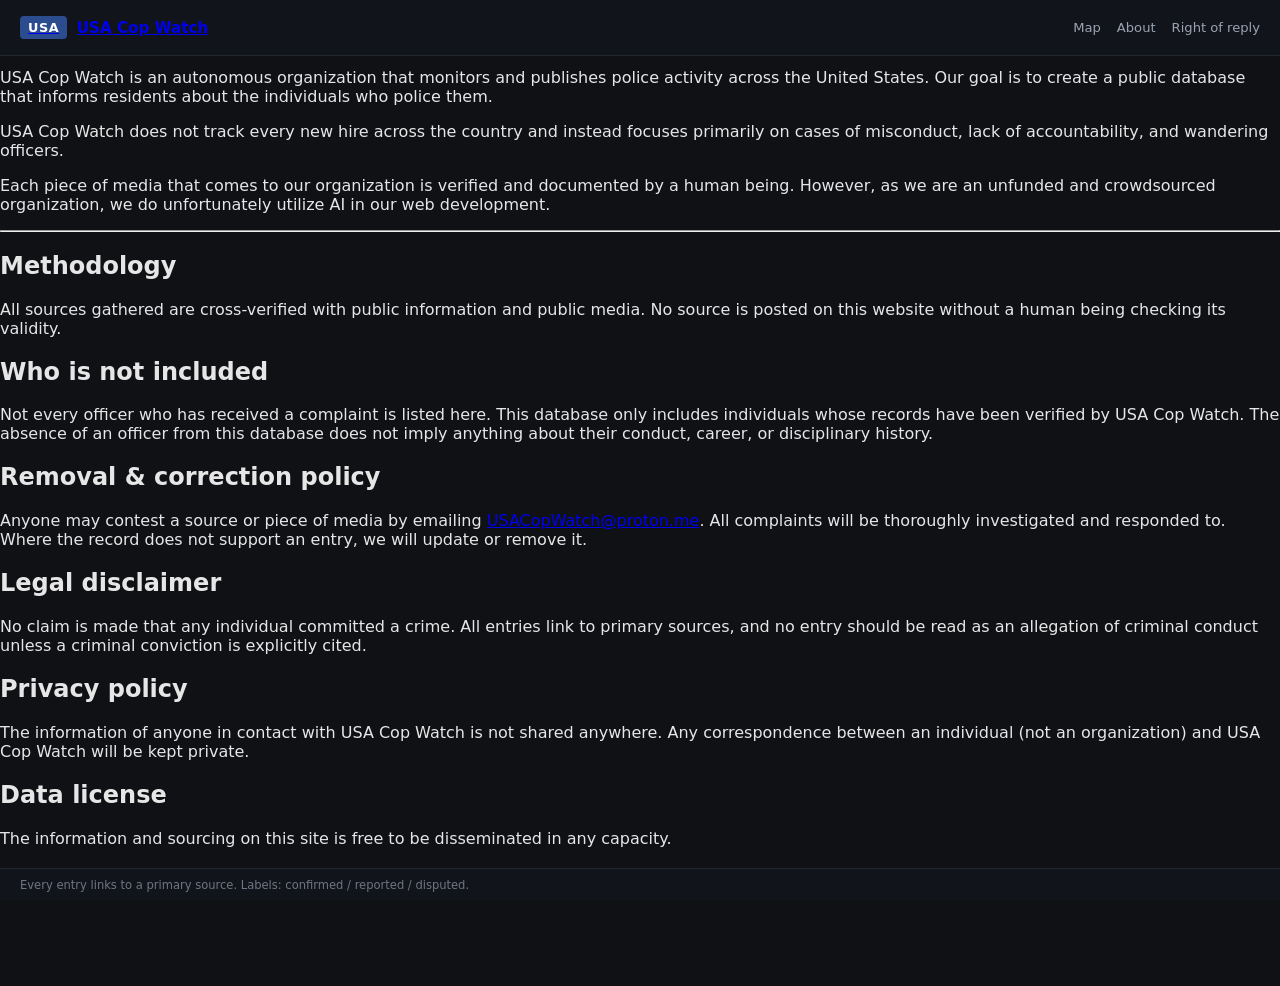
==== about.html @ 2a2ce628 "Create about.html" ====
<!DOCTYPE html>
<html lang="en">
<head>
  <meta charset="UTF-8" />
  <meta name="viewport" content="width=device-width, initial-scale=1.0, viewport-fit=cover" />
  <meta name="theme-color" content="#11151b" />
  <meta name="description" content="About USA Cop Watch — who we are, how we work, and how to contact us." />
  <title>About — USA Cop Watch</title>

  <link rel="icon" href="[data-uri]" />
  <link rel="stylesheet" href="style.css" />
</head>
<body class="page-body">
  <header class="topbar">
    <a class="brand" href="index.html">
      <span class="brand-mark">USA</span>
      <span class="brand-name">USA Cop Watch</span>
    </a>

    <div class="searchbar searchbar--empty"></div>

    <nav class="topnav">
      <a href="index.html" class="nav-link-desktop">Map</a>
      <a href="about.html" class="nav-link-desktop" aria-current="page">About</a>
      <a href="mailto:USACopWatch@proton.me" class="nav-link-desktop">Right of reply</a>
    </nav>
  </header>

  <main class="about-main">
    <article class="about-article">
      <h1>About USA Cop Watch</h1>

      <p>
        USA Cop Watch is an autonomous organization that monitors and publishes
        police activity across the United States. Our goal is to create a public
        database that informs residents about the individuals who police them.
      </p>

      <p>
        USA Cop Watch does not track every new hire across the country and instead
        focuses primarily on cases of misconduct, lack of accountability, and
        wandering officers.
      </p>

      <p>
        Each piece of media that comes to our organization is verified and
        documented by a human being. However, as we are an unfunded and
        crowdsourced organization, we do unfortunately utilize AI in our web
        development.
      </p>

      <hr />

      <h2>Methodology</h2>
      <p>
        All sources gathered are cross-verified with public information and public
        media. No source is posted on this website without a human being checking
        its validity.
      </p>

      <h2>Who is not included</h2>
      <p>
        Not every officer who has received a complaint is listed here. This
        database only includes individuals whose records have been verified by USA
        Cop Watch. The absence of an officer from this database does not imply
        anything about their conduct, career, or disciplinary history.
      </p>

      <h2>Removal &amp; correction policy</h2>
      <p>
        Anyone may contest a source or piece of media by emailing
        <a href="mailto:USACopWatch@proton.me">USACopWatch@proton.me</a>. All
        complaints will be thoroughly investigated and responded to. Where the
        record does not support an entry, we will update or remove it.
      </p>

      <h2>Legal disclaimer</h2>
      <p>
        No claim is made that any individual committed a crime. All entries link
        to primary sources, and no entry should be read as an allegation of
        criminal conduct unless a criminal conviction is explicitly cited.
      </p>

      <h2>Privacy policy</h2>
      <p>
        The information of anyone in contact with USA Cop Watch is not shared
        anywhere. Any correspondence between an individual (not an organization)
        and USA Cop Watch will be kept private.
      </p>

      <h2>Data license</h2>
      <p>
        The information and sourcing on this site is free to be disseminated in
        any capacity.
      </p>

      <h2>Contact</h2>
      <p>
        Right of reply, corrections, and removal requests:
        <a href="mailto:USACopWatch@proton.me">USACopWatch@proton.me</a>
      </p>

      <p class="about-back"><a href="index.html">← Back to the map</a></p>
    </article>
  </main>

  <footer class="pagefooter">
    <span>Every entry links to a primary source. Labels: confirmed / reported / disputed.</span>
  </footer>
</body>
</html>
---- style.css ----
* { box-sizing: border-box; }
html, body {
  margin: 0;
  height: 100%;
  font-family: system-ui, -apple-system, sans-serif;
  background: #0f1115;
  color: #e6e6e6;
  overflow: hidden;
  -webkit-tap-highlight-color: transparent;
}

/* ---- top bar ---- */
.topbar {
  position: fixed;
  top: 0; left: 0; right: 0;
  height: 56px;
  display: flex;
  align-items: center;
  justify-content: space-between;
  padding: 0 1.25rem;
  padding-top: env(safe-area-inset-top);
  background: #11151b;
  border-bottom: 1px solid #222831;
  z-index: 1000;
}
.brand {
  display: flex;
  align-items: center;
  gap: .6rem;
  flex-shrink: 0;
  cursor: pointer;
}
.brand:hover .brand-name { color: #fff; }
.brand-mark {
  background: #2b4d8f; color: #fff;
  font-weight: 700; font-size: .8rem;
  padding: .25rem .5rem; border-radius: 4px;
  letter-spacing: .04em;
}
.brand-name { font-size: .95rem; font-weight: 600; transition: color .15s; }

.topnav {
  display: flex;
  align-items: center;
  flex-shrink: 0;
}
.topnav a {
  color: #9aa3b2; text-decoration: none;
  font-size: .82rem; margin-left: 1rem;
}
.topnav a:hover { color: #e6e6e6; }

/* hamburger — hidden by default, shown only on mobile */
.menu-btn {
  display: none;
  background: transparent;
  border: none;
  color: #cfd6e0;
  cursor: pointer;
  padding: 8px;
  margin-left: .25rem;
  border-radius: 6px;
}
.menu-btn:hover { background: #1a1f28; }

/* mobile dropdown */
.mobile-menu {
  position: absolute;
  top: 100%;
  right: 12px;
  margin-top: 6px;
  min-width: 180px;
  background: #141922;
  border: 1px solid #222831;
  border-radius: 10px;
  box-shadow: 0 8px 24px rgba(0,0,0,.5);
  padding: .35rem;
  z-index: 1100;
}
.mobile-menu a {
  display: block;
  padding: .65rem .8rem;
  color: #cfd6e0;
  text-decoration: none;
  font-size: .85rem;
  border-radius: 6px;
}
.mobile-menu a:hover,
.mobile-menu a:active { background: #1a2433; color: #fff; }

/* back button */
.back-btn {
  background: #1a2433;
  border: 1px solid #2a3340;
  color: #cfd6e0;
  padding: .35rem .75rem;
  border-radius: 6px;
  font-size: .8rem;
  cursor: pointer;
  margin-right: 1rem;
}
.back-btn:hover { background: #24354b; color: #fff; }

/* ---- search bar ---- */
.searchbar {
  flex: 1;
  max-width: 520px;
  margin: 0 2rem;
  position: relative;
  display: flex;
  align-items: center;
}
.search-icon {
  position: absolute;
  left: 14px;
  color: #6d7684;
  pointer-events: none;
  transition: color .15s;
}
.searchbar:focus-within .search-icon { color: #6ea8fe; }

#search-input {
  width: 100%;
  height: 38px;
  background: #0d1117;
  border: 1px solid #232a35;
  border-radius: 10px;
  color: #e6e6e6;
  font-size: .85rem;
  padding: 0 40px 0 40px;
  outline: none;
  transition: border-color .15s, background .15s, box-shadow .15s;
}
#search-input::placeholder { color: #5f6774; }
#search-input:hover { border-color: #2c3542; }
#search-input:focus {
  border-color: #3b76bd;
  background: #0f1319;
  box-shadow: 0 0 0 3px rgba(59, 118, 189, 0.15);
}

.search-clear {
  position: absolute;
  right: 10px;
  width: 22px; height: 22px;
  border-radius: 50%;
  border: none;
  background: #2a3340;
  color: #cfd6e0;
  font-size: .95rem;
  line-height: 1;
  cursor: pointer;
  display: flex;
  align-items: center;
  justify-content: center;
  padding: 0;
}
.search-clear:hover { background: #3a4555; color: #fff; }

mark {
  background: #3b76bd55;
  color: inherit;
  border-radius: 2px;
  padding: 0 2px;
}

.results-count {
  font-size: .72rem;
  color: #6d7684;
  margin-bottom: .6rem;
  text-transform: uppercase;
  letter-spacing: .04em;
}

/* ---- map stage ---- */
.stage {
  position: fixed;
  top: 56px; left: 0; right: 0; bottom: 32px;
  top: calc(56px + env(safe-area-inset-top));
}
#map { width: 100%; height: 100%; background: #0f1115; }

/* ---- legend ---- */
.legend {
  position: absolute;
  top: 20px; right: 20px;
  background: rgba(17,21,27,.92);
  border: 1px solid #222831;
  border-radius: 8px;
  padding: .7rem .85rem;
  font-size: .78rem;
  color: #cfd6e0;
  z-index: 500;
  backdrop-filter: blur(6px);
}
.legend-title { font-size: .72rem; color: #9aa3b2; margin-bottom: .45rem; }
.legend-row { display: flex; align-items: center; gap: .45rem; margin: .2rem 0; }
.swatch { width: 14px; height: 14px; border-radius: 3px; display: inline-block; }
.s0 { background: #1a1f28; border: 1px solid #2a3340; }
.s1 { background: #234a7a; }
.s2 { background: #3b76bd; }
.s3 { background: #6ea8fe; }

/* ---- stat card ---- */
.statcard {
  position: absolute;
  top: 20px; left: 20px;
  background: rgba(17,21,27,.92);
  border: 1px solid #222831;
  border-radius: 12px;
  padding: .9rem 1.1rem;
  z-index: 500;
  backdrop-filter: blur(6px);
  min-width: 180px;
}
.stat-label { font-size: .72rem; color: #9aa3b2; letter-spacing: .04em; }
.stat-value { font-size: 1.9rem; font-weight: 700; color: #e6e6e6; line-height: 1.1; }
.stat-sub { font-size: .72rem; color: #9aa3b2; margin-top: .2rem; }

/* ---- drawer ---- */
.drawer {
  position: absolute;
  top: 0; right: 0; bottom: 0;
  width: 380px;
  background: #11151b;
  border-left: 1px solid #222831;
  padding: 1rem 1.15rem 2rem;
  overflow-y: auto;
  transform: translateX(100%);
  transition: transform .25s ease;
  z-index: 900;
}
.drawer.open { transform: translateX(0); }

.drawer-close {
  position: absolute;
  top: 68px; right: 14px;
  width: 30px; height: 30px;
  border-radius: 50%;
  border: 1px solid #222831;
  background: #11151b;
  color: #cfd6e0;
  font-size: 1.1rem;
  cursor: pointer;
  z-index: 950;
  display: none;
}
.drawer-close.show { display: block; }

#breadcrumb {
  font-size: .78rem; color: #9aa3b2;
  margin: 0 0 .85rem; padding-right: 40px;
}

.entry {
  border: 1px solid #222831;
  border-radius: 8px;
  padding: .8rem .9rem;
  margin-bottom: .7rem;
  background: #0f1319;
}
.entry h3 { margin: 0 0 .3rem; font-size: .92rem; }
.entry .meta { font-size: .76rem; color: #9aa3b2; margin-bottom: .45rem; line-height: 1.4; }
.badge {
  display: inline-block; font-size: .68rem;
  padding: .12rem .45rem; border-radius: 999px;
  text-transform: uppercase; letter-spacing: .04em;
}
.badge.confirmed { background: #1f6f43; color: #d4f5e1; }
.badge.reported  { background: #7a5a12; color: #f7e8b8; }
.badge.disputed  { background: #7a1f1f; color: #f7c9c9; }
.entry a { color: #6ea8fe; font-size: .76rem; text-decoration: none; }
.entry a:hover { text-decoration: underline; }
.hint { color: #9aa3b2; font-size: .82rem; }

/* ---- footer ---- */
.pagefooter {
  position: fixed;
  bottom: 0; left: 0; right: 0;
  height: 32px;
  display: flex; align-items: center;
  padding: 0 1.25rem;
  padding-bottom: env(safe-area-inset-bottom);
  background: #11151b;
  border-top: 1px solid #222831;
  font-size: .72rem; color: #6d7684;
  z-index: 1000;
}

/* ---- leaflet tweaks ---- */
.leaflet-container { background: #0f1115; }
.leaflet-control-attribution {
  background: rgba(17,21,27,.7) !important;
  color: #6d7684 !important;
  font-size: .65rem !important;
}
.leaflet-control-attribution a { color: #6ea8fe !important; }

.state-tooltip {
  background: #f4f4f4;
  color: #111;
  border: none;
  border-radius: 4px;
  padding: .4rem .6rem;
  font-size: .8rem;
  font-weight: 600;
  box-shadow: 0 2px 10px rgba(0,0,0,.4);
}
.state-tooltip .tt-count {
  display: block;
  font-weight: 400;
  font-size: .72rem;
  color: #444;
  margin-top: .15rem;
}

/* ==================================================================
   MOBILE  (<= 720px)
   ================================================================== */
@media (max-width: 720px) {

  .topbar {
    padding: 0 .75rem;
    padding-top: env(safe-area-inset-top);
    gap: .5rem;
  }
  .brand-name { display: none; }
  .searchbar {
    margin: 0 .5rem;
    max-width: none;
  }
  #search-input {
    height: 36px;
    font-size: .85rem;
    padding: 0 38px 0 36px;
  }
  .search-icon { left: 12px; }
  .search-clear { right: 8px; width: 26px; height: 26px; font-size: 1rem; }

  /* hide desktop nav links, SHOW hamburger */
  .nav-link-desktop { display: none; }
  .menu-btn { display: flex; }

  .back-btn {
    margin-right: .25rem;
    padding: .35rem .55rem;
    font-size: .75rem;
  }

  .statcard {
    top: auto;
    bottom: calc(20px + env(safe-area-inset-bottom));
    left: 12px;
    padding: .6rem .8rem;
    min-width: 0;
  }
  .stat-value { font-size: 1.4rem; }
  .stat-label, .stat-sub { font-size: .65rem; }

  .legend {
    top: 12px;
    right: 12px;
    padding: .5rem .65rem;
    font-size: .72rem;
  }
  .legend-title { font-size: .65rem; margin-bottom: .35rem; }
  .swatch { width: 12px; height: 12px; }

  /* drawer as bottom sheet */
  .drawer {
    top: auto;
    left: 0;
    right: 0;
    bottom: 0;
    width: 100%;
    height: 65vh;
    max-height: 65vh;
    border-left: none;
    border-top: 1px solid #222831;
    border-radius: 14px 14px 0 0;
    padding: .85rem 1rem calc(1.5rem + env(safe-area-inset-bottom));
    transform: translateY(100%);
    transition: transform .28s ease;
    box-shadow: 0 -8px 30px rgba(0,0,0,.5);
  }
  .drawer.open { transform: translateY(0); }

  .drawer::before {
    content: "";
    display: block;
    width: 40px;
    height: 4px;
    border-radius: 2px;
    background: #2a3340;
    margin: 0 auto .75rem;
  }

  .drawer-close {
    top: auto;
    bottom: calc(65vh + 12px + env(safe-area-inset-bottom));
    right: 12px;
    width: 34px;
    height: 34px;
    font-size: 1.2rem;
    display: none;
    align-items: center;
    justify-content: center;
  }
  .drawer-close.show { display: flex; }

  #breadcrumb { font-size: .72rem; padding-right: 44px; }

  .entry { padding: .7rem .8rem; }
  .entry h3 { font-size: .95rem; }
  .entry .meta { font-size: .75rem; }

  .pagefooter { display: none; }
  .stage { bottom: 0; top: calc(56px + env(safe-area-inset-top)); }

  .leaflet-control-zoom a {
    width: 36px !important;
    height: 36px !important;
    line-height: 36px !important;
    font-size: 1.15rem !important;
  }
  .leaflet-control-attribution { font-size: .6rem !important; }

  .state-tooltip { font-size: .78rem; padding: .35rem .55rem; }
}

/* extra small phones */
@media (max-width: 420px) {
  .statcard { display: none; }
  .legend {
    top: auto;
    bottom: calc(12px + env(safe-area-inset-bottom));
    right: 12px;
  }
  .drawer { height: 75vh; max-height: 75vh; }
  .drawer-close { bottom: calc(75vh + 12px + env(safe-area-inset-bottom)); }
}

/* when installed as a PWA (standalone) */
@media (display-mode: standalone) {
  .topbar { padding-top: max(env(safe-area-inset-top), 12px); }
  .stage { top: calc(56px + max(env(safe-area-inset-top), 12px)); }
}
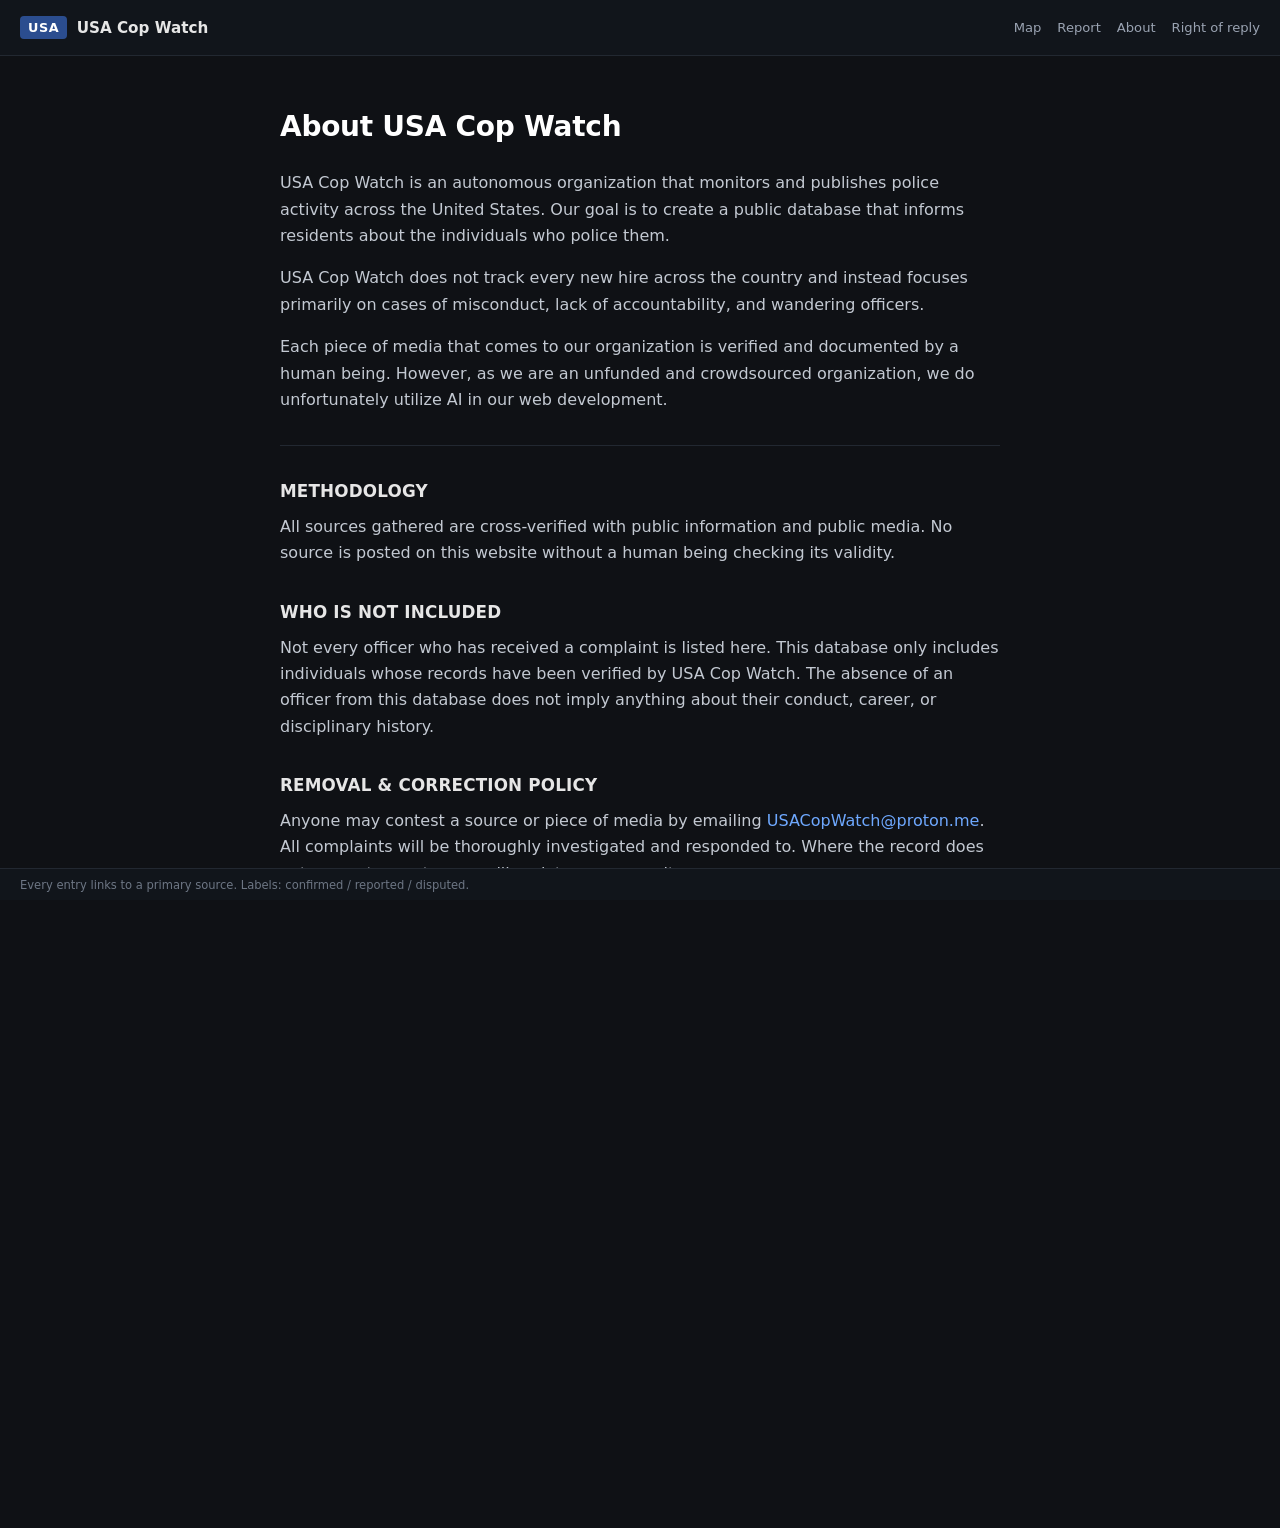
==== commit 754c6b1f: "Update about.html" ====
--- a/about.html
+++ b/about.html
@@ -21,6 +21,7 @@
 
     <nav class="topnav">
       <a href="index.html" class="nav-link-desktop">Map</a>
+      <a href="report.html" class="nav-link-desktop">Report</a>
       <a href="about.html" class="nav-link-desktop" aria-current="page">About</a>
       <a href="mailto:USACopWatch@proton.me" class="nav-link-desktop">Right of reply</a>
     </nav>
--- a/style.css
+++ b/style.css
@@ -255,22 +255,137 @@
 .entry {
   border: 1px solid #222831;
   border-radius: 8px;
-  padding: .8rem .9rem;
+  padding: .85rem .95rem;
   margin-bottom: .7rem;
   background: #0f1319;
 }
-.entry h3 { margin: 0 0 .3rem; font-size: .92rem; }
-.entry .meta { font-size: .76rem; color: #9aa3b2; margin-bottom: .45rem; line-height: 1.4; }
+.entry h3 {
+  margin: 0 0 .55rem;
+  font-size: .95rem;
+  color: #fff;
+}
+
+/* meta rows */
+.entry .meta {
+  display: flex;
+  flex-direction: column;
+  gap: .2rem;
+  font-size: .76rem;
+  margin-bottom: .6rem;
+}
+.meta-row {
+  display: grid;
+  grid-template-columns: 62px 1fr;
+  gap: .5rem;
+  align-items: baseline;
+}
+.meta-label {
+  color: #6d7684;
+  text-transform: uppercase;
+  font-size: .65rem;
+  letter-spacing: .04em;
+}
+.meta-val { color: #cfd6e0; }
+
+/* pills */
+.pills {
+  display: flex;
+  gap: .35rem;
+  flex-wrap: wrap;
+  margin-bottom: .7rem;
+}
 .badge {
-  display: inline-block; font-size: .68rem;
-  padding: .12rem .45rem; border-radius: 999px;
-  text-transform: uppercase; letter-spacing: .04em;
-}
-.badge.confirmed { background: #1f6f43; color: #d4f5e1; }
-.badge.reported  { background: #7a5a12; color: #f7e8b8; }
-.badge.disputed  { background: #7a1f1f; color: #f7c9c9; }
-.entry a { color: #6ea8fe; font-size: .76rem; text-decoration: none; }
-.entry a:hover { text-decoration: underline; }
+  display: inline-block;
+  font-size: .66rem;
+  padding: .16rem .5rem;
+  border-radius: 999px;
+  text-transform: uppercase;
+  letter-spacing: .05em;
+  font-weight: 600;
+  border: 1px solid transparent;
+}
+
+/* status pills */
+.badge.confirmed { background: #1f6f43; color: #d4f5e1; border-color: #2a8a55; }
+.badge.reported  { background: #7a5a12; color: #f7e8b8; border-color: #9a7318; }
+.badge.disputed  { background: #7a1f1f; color: #f7c9c9; border-color: #9a2828; }
+
+/* separation-type pills */
+.badge.type { background: #2a3340; color: #cfd6e0; border-color: #38424f; }
+
+/* red — most severe */
+.badge.type.terminated { background: #7a1f1f; color: #f7c9c9; border-color: #9a2828; }
+.badge.type.arrested   { background: #8a1818; color: #ffcece; border-color: #a82323; }
+
+/* amber — mid severity */
+.badge.type.suspended  { background: #7a5a12; color: #f7e8b8; border-color: #9a7318; }
+
+/* blue — under review, not yet a finding */
+.badge.type.administrative-leave { background: #1c3a5e; color: #cfe3ff; border-color: #264e7c; }
+.badge.type.modified-duty        { background: #1c3a5e; color: #cfe3ff; border-color: #264e7c; }
+
+/* neutral */
+.badge.type.resigned { background: #4a3a1c; color: #e8d7b0; border-color: #5e4a26; }
+.badge.type.retired  { background: #2a3340; color: #cfd6e0; border-color: #38424f; }
+.badge.type.rehired  { background: #4a2f7a; color: #ddd0f7; border-color: #5c3a97; }
+
+/* sources */
+.sources-block {
+  border-top: 1px solid #1c222b;
+  padding-top: .55rem;
+}
+.sources-head {
+  font-size: .62rem;
+  color: #6d7684;
+  text-transform: uppercase;
+  letter-spacing: .06em;
+  margin-bottom: .35rem;
+}
+.sources-list {
+  list-style: none;
+  margin: 0;
+  padding: 0;
+  display: flex;
+  flex-direction: column;
+  gap: .3rem;
+}
+.sources-list li {
+  display: flex;
+  align-items: baseline;
+  justify-content: space-between;
+  gap: .5rem;
+  font-size: .76rem;
+  line-height: 1.35;
+}
+.sources-list a {
+  color: #6ea8fe;
+  text-decoration: none;
+  flex: 1;
+  word-break: break-word;
+}
+.sources-list a:hover { text-decoration: underline; }
+
+.src-type {
+  font-size: .58rem;
+  color: #6d7684;
+  background: #1a1f28;
+  border: 1px solid #222831;
+  padding: .1rem .35rem;
+  border-radius: 4px;
+  text-transform: uppercase;
+  letter-spacing: .04em;
+  flex-shrink: 0;
+}
+
+.officer-response {
+  font-size: .75rem;
+  color: #9aa3b2;
+  margin: .55rem 0 0;
+  padding-top: .55rem;
+  border-top: 1px solid #1c222b;
+}
+.officer-response strong { color: #cfd6e0; }
+
 .hint { color: #9aa3b2; font-size: .82rem; }
 
 /* ---- footer ---- */
@@ -445,3 +560,221 @@
   .topbar { padding-top: max(env(safe-area-inset-top), 12px); }
   .stage { top: calc(56px + max(env(safe-area-inset-top), 12px)); }
 }
+
+/* ==================================================================
+   ABOUT PAGE
+   ================================================================== */
+.page-body {
+  overflow-y: auto;
+  overflow-x: hidden;
+}
+
+a.brand {
+  text-decoration: none;
+  color: inherit;
+}
+
+.searchbar--empty { visibility: hidden; }
+
+.about-main {
+  padding: calc(56px + env(safe-area-inset-top) + 3rem) 1.5rem
+           calc(32px + env(safe-area-inset-bottom) + 3rem);
+  display: flex;
+  justify-content: center;
+}
+
+.about-article {
+  max-width: 720px;
+  width: 100%;
+  font-size: 1rem;
+  line-height: 1.65;
+  color: #d6dae1;
+}
+
+.about-article h1 {
+  font-size: 1.75rem;
+  margin: 0 0 1.25rem;
+  color: #fff;
+  letter-spacing: -.01em;
+}
+
+.about-article h2 {
+  font-size: 1.05rem;
+  margin: 2rem 0 .5rem;
+  color: #e6e6e6;
+  letter-spacing: .01em;
+  text-transform: uppercase;
+}
+
+.about-article p {
+  margin: 0 0 1rem;
+  color: #c3c9d2;
+}
+
+.about-article hr {
+  border: none;
+  border-top: 1px solid #222831;
+  margin: 2rem 0 1rem;
+}
+
+.about-article a {
+  color: #6ea8fe;
+  text-decoration: none;
+}
+.about-article a:hover { text-decoration: underline; }
+
+.about-back {
+  margin-top: 2.5rem !important;
+  font-size: .88rem;
+}
+
+@media (max-width: 720px) {
+  .about-main {
+    padding: calc(56px + env(safe-area-inset-top) + 1.5rem) 1.1rem
+             calc(24px + env(safe-area-inset-bottom) + 1.5rem);
+  }
+  .about-article { font-size: .95rem; }
+  .about-article h1 { font-size: 1.45rem; }
+  .about-article h2 { font-size: .95rem; }
+  .searchbar--empty { display: none; }
+  .about-article { max-width: 100%; }
+}
+/* ==================================================================
+   REPORT FORM
+   ================================================================== */
+.form-note {
+  font-size: .85rem;
+  color: #9aa3b2;
+  background: #131922;
+  border-left: 3px solid #2a3340;
+  padding: .7rem .9rem;
+  border-radius: 4px;
+  margin: 1.25rem 0 1.5rem;
+}
+.form-note a { color: #6ea8fe; }
+
+.report-form {
+  display: flex;
+  flex-direction: column;
+  gap: 1.1rem;
+  margin-top: 1rem;
+}
+
+.field {
+  display: flex;
+  flex-direction: column;
+  gap: .35rem;
+  flex: 1;
+  min-width: 0;
+}
+
+.field-row {
+  display: flex;
+  gap: .75rem;
+}
+
+.field label {
+  font-size: .78rem;
+  color: #cfd6e0;
+  font-weight: 500;
+  letter-spacing: .01em;
+}
+.field .req { color: #e07a7a; }
+
+.field input[type="text"],
+.field input[type="email"],
+.field input[type="date"],
+.field select,
+.field textarea {
+  width: 100%;
+  background: #0d1117;
+  border: 1px solid #232a35;
+  border-radius: 8px;
+  color: #e6e6e6;
+  font-size: .88rem;
+  font-family: inherit;
+  padding: .55rem .7rem;
+  outline: none;
+  transition: border-color .15s, background .15s, box-shadow .15s;
+}
+.field textarea {
+  resize: vertical;
+  min-height: 90px;
+  line-height: 1.5;
+}
+.field input::placeholder,
+.field textarea::placeholder { color: #5f6774; }
+.field input:hover,
+.field select:hover,
+.field textarea:hover { border-color: #2c3542; }
+.field input:focus,
+.field select:focus,
+.field textarea:focus {
+  border-color: #3b76bd;
+  background: #0f1319;
+  box-shadow: 0 0 0 3px rgba(59, 118, 189, 0.15);
+}
+
+.field select {
+  appearance: none;
+  background-image: url("data:image/svg+xml;utf8,<svg xmlns='http://www.w3.org/2000/svg' viewBox='0 0 24 24' fill='none' stroke='%236d7684' stroke-width='2' stroke-linecap='round'><polyline points='6 9 12 15 18 9'/></svg>");
+  background-repeat: no-repeat;
+  background-position: right 10px center;
+  background-size: 16px;
+  padding-right: 34px;
+  cursor: pointer;
+}
+
+.field-hint {
+  font-size: .72rem;
+  color: #6d7684;
+  margin: 0;
+}
+
+.field-checkbox {
+  flex-direction: row;
+  align-items: flex-start;
+}
+.checkbox-label {
+  display: flex;
+  gap: .6rem;
+  align-items: flex-start;
+  font-size: .82rem;
+  color: #c3c9d2;
+  line-height: 1.5;
+  cursor: pointer;
+}
+.checkbox-label input[type="checkbox"] {
+  margin-top: .2rem;
+  accent-color: #3b76bd;
+  width: 16px;
+  height: 16px;
+  flex-shrink: 0;
+}
+.checkbox-label a { color: #6ea8fe; }
+
+.btn-submit {
+  background: #2b4d8f;
+  color: #fff;
+  border: none;
+  border-radius: 8px;
+  padding: .75rem 1.25rem;
+  font-size: .92rem;
+  font-weight: 600;
+  cursor: pointer;
+  letter-spacing: .01em;
+  transition: background .15s, transform .05s;
+  margin-top: .25rem;
+}
+.btn-submit:hover { background: #3560ab; }
+.btn-submit:active { transform: translateY(1px); }
+.btn-submit:disabled {
+  background: #2a3340;
+  color: #6d7684;
+  cursor: not-allowed;
+}
+
+@media (max-width: 720px) {
+  .field-row { flex-direction: column; gap: 1.1rem; }
+  .report-form { gap: 1rem; }
+}
